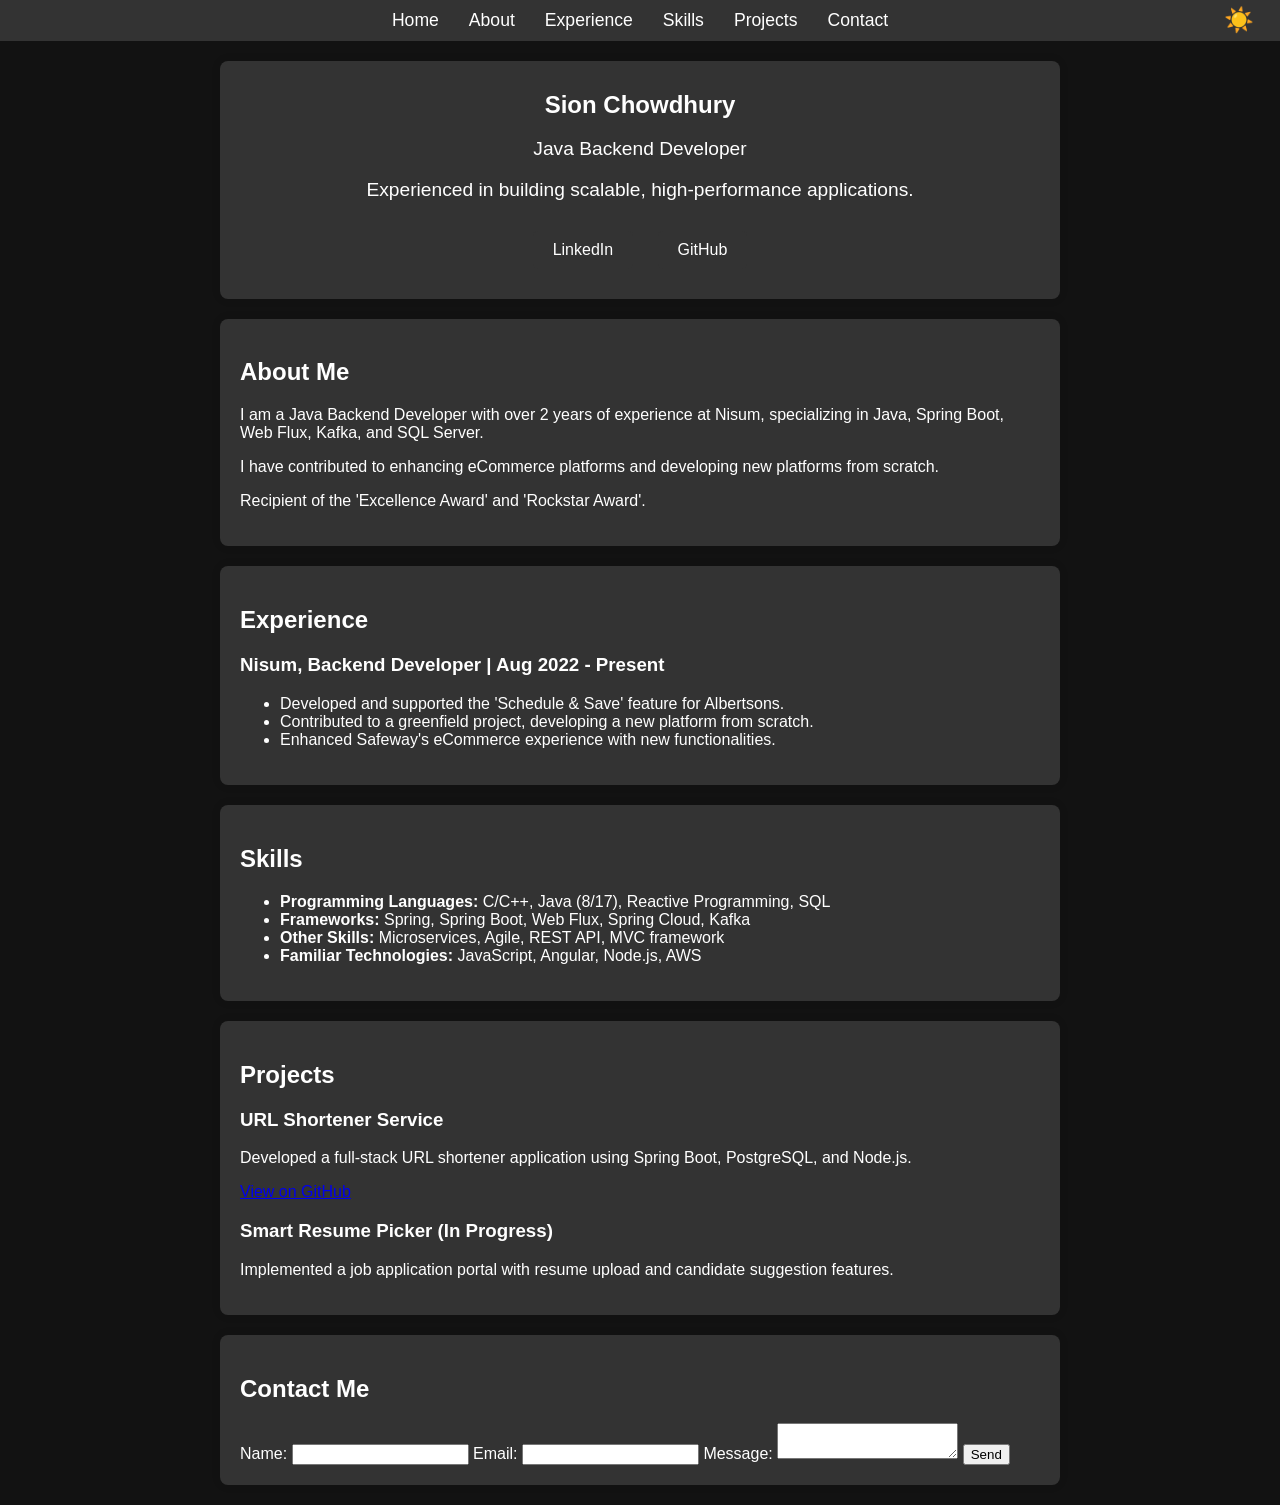
==== index.html @ c1f4be80 "first commit" ====
<!DOCTYPE html>
<html lang="en">
<head>
    <meta charset="UTF-8">
    <meta name="viewport" content="width=device-width, initial-scale=1.0">
    <title>Sion Chowdhury - Portfolio</title>
    <link rel="stylesheet" href="styles.css">
    <meta name="description" content="Portfolio of Sion Chowdhury, Java Backend Developer.">
    <meta property="og:title" content="Sion Chowdhury - Portfolio">
    <meta property="og:description" content="Experienced Java Backend Developer specializing in scalable, high-performance applications.">
    <meta property="og:image" content="path_to_image.jpg">
    <meta property="og:url" content="your_website_url">

</head>
<body>
    <header>
        <nav>
            <button class="hamburger" id="hamburger">
                <span></span>
                <span></span>
                <span></span>
            </button>
            <ul id="nav-links">
                <li><a href="#home">Home</a></li>
                <li><a href="#about">About</a></li>
                <li><a href="#experience">Experience</a></li>
                <li><a href="#skills">Skills</a></li>
                <li><a href="#projects">Projects</a></li>
                <li><a href="#contact">Contact</a></li>
            </ul>
            <button class="theme-toggle" id="theme-toggle">🌙</button>
        </nav>
    </header>
    
    
    

    <section id="home">
        <h1>Sion Chowdhury</h1>
        <p>Java Backend Developer</p>
        <p>Experienced in building scalable, high-performance applications.</p>
        <div>
            <a href="http://www.linkedin.com/in/sionchowdhury" target="_blank">LinkedIn</a>
            <a href="https://github.com/Sion1407" target="_blank">GitHub</a>
        </div>
    </section>

    <section id="about">
        <h2>About Me</h2>
        <p>I am a Java Backend Developer with over 2 years of experience at Nisum, specializing in Java, Spring Boot, Web Flux, Kafka, and SQL Server.</p>
        <p>I have contributed to enhancing eCommerce platforms and developing new platforms from scratch.</p>
        <p>Recipient of the 'Excellence Award' and 'Rockstar Award'.</p>
    </section>

    <section id="experience">
        <h2>Experience</h2>
        <h3>Nisum, Backend Developer | Aug 2022 - Present</h3>
        <ul>
            <li>Developed and supported the 'Schedule & Save' feature for Albertsons.</li>
            <li>Contributed to a greenfield project, developing a new platform from scratch.</li>
            <li>Enhanced Safeway's eCommerce experience with new functionalities.</li>
        </ul>
    </section>

    <section id="skills">
        <h2>Skills</h2>
        <ul>
            <li><strong>Programming Languages:</strong> C/C++, Java (8/17), Reactive Programming, SQL</li>
            <li><strong>Frameworks:</strong> Spring, Spring Boot, Web Flux, Spring Cloud, Kafka</li>
            <li><strong>Other Skills:</strong> Microservices, Agile, REST API, MVC framework</li>
            <li><strong>Familiar Technologies:</strong> JavaScript, Angular, Node.js, AWS</li>
        </ul>
    </section>

    <section id="projects">
        <h2>Projects</h2>
        <h3>URL Shortener Service</h3>
        <p>Developed a full-stack URL shortener application using Spring Boot, PostgreSQL, and Node.js.</p>
        <a href="https://github.com/Sion1407/Sion_vt_08_08_2024" target="_blank">View on GitHub</a>
        <h3>Smart Resume Picker (In Progress)</h3>
        <p>Implemented a job application portal with resume upload and candidate suggestion features.</p>
    </section>

    <section id="contact">
        <h2>Contact Me</h2>
        <form id="contactForm">
            <label for="name">Name:</label>
            <input type="text" id="name" name="name" required>
            <label for="email">Email:</label>
            <input type="email" id="email" name="email" required>
            <label for="message">Message:</label>
            <textarea id="message" name="message" required></textarea>
            <button type="submit">Send</button>
        </form>
    </section>

    <!-- <footer>
        <p>&copy; 2024 Sion Chowdhury. All Rights Reserved.</p>
    </footer> -->

    <script src="script.js"></script>
</body>
</html>
---- styles.css ----
/* General Styles */
body {
    font-family: Arial, sans-serif;
    margin: 0;
    padding: 0;
    transition: background-color 0.3s, color 0.3s;
    background-color: #121212;
    color: white;
}

header {
    background-color: #333;
    color: white;
    padding: 10px 20px;
    text-align: center;
    position: relative;
}

nav ul {
    list-style: none;
    padding: 0;
    margin: 0;
    display: flex;
    justify-content: center;
}

nav ul li {
    margin: 0 15px;
}

nav ul li a {
    color: white;
    text-decoration: none;
    font-size: 1.1em;
    transition: color 0.3s;
}

nav ul li a:hover {
    color: #ddd;
}

section {
    padding: 20px;
    margin: 20px auto;
    max-width: 800px;
    background-color: #333;
    border-radius: 8px;
    box-shadow: 0 0 10px rgba(0, 0, 0, 0.1);
    color: white;
    transition: background-color 0.3s, color 0.3s;
}

#home {
    text-align: center;
}

#home h1 {
    margin: 10px 0;
}

#home p {
    font-size: 1.2em;
}

#home div a {
    display: inline-block;
    margin: 10px;
    padding: 10px 20px;
    background-color: #333;
    color: white;
    border-radius: 5px;
    text-decoration: none;
    transition: background-color 0.3s, color 0.3s;
}

#home div a:hover {
    background-color: #555;
}

footer {
    text-align: center;
    padding: 20px 0;
    background-color: #333;
    color: white;
    position: fixed;
    bottom: 0;
    width: 100%;
}

.hamburger {
    display: none;
    flex-direction: column;
    justify-content: space-between;
    width: 30px;
    height: 25px;
    background: transparent;
    border: none;
    cursor: pointer;
    z-index: 1000;
}

.hamburger span {
    width: 100%;
    height: 3px;
    background-color: white;
    border-radius: 2px;
    transition: all 0.3s ease;
}

.hamburger.active span:nth-child(1) {
    transform: rotate(45deg) translateY(10px);
}

.hamburger.active span:nth-child(2) {
    opacity: 0;
}

.hamburger.active span:nth-child(3) {
    transform: rotate(-45deg) translateY(-10px);
}

/* Responsive Menu */
@media (max-width: 768px) {
    .hamburger {
        display: flex;
    }

    #nav-links {
        display: none;
        flex-direction: column;
        align-items: center;
        width: 100%;
        background-color: #333;
        position: absolute;
        top: 50px;
        left: 0;
        padding: 20px 0;
        transition: max-height 0.5s ease;
        overflow: hidden;
        max-height: 0;
    }

    #nav-links.active {
        display: flex;
        max-height: 300px; /* Adjust based on the number of links */
    }

    nav ul li {
        margin: 10px 0;
    }
}

/* Theme Toggle */
.theme-toggle {
    position: absolute;
    right: 20px;
    top: 5px; /* Center the button vertically in the header */
    background: none;
    border: none;
    cursor: pointer;
    font-size: 1.5em;
    color: white;
    transition: transform 0.3s ease, color 0.3s ease;
}

.theme-toggle:hover {
    transform: rotate(20deg);
}

/* Dark and Light Theme */
body.light-theme {
    background-color: #f4f4f4;
    color: #333;
}

body.light-theme header {
    background-color: #fff;
    color: #333;
}

body.light-theme nav ul li a {
    color: #333;
}

body.light-theme nav ul li a:hover {
    color: #666;
}

body.light-theme section {
    background-color: #fff;
    color: #333;
    box-shadow: 0 0 10px rgba(0, 0, 0, 0.1);
}

body.light-theme #home div a {
    background-color: #fff;
    color: #333;
}

body.light-theme #home div a:hover {
    background-color: #ddd;
}

body.light-theme footer {
    background-color: #fff;
    color: #333;
}

body.light-theme .theme-toggle {
    color: #333;
}

body.light-theme .hamburger span {
    background-color: #333; /* Make sure the hamburger lines are visible in light mode */
}

/* Smooth transition */
body, section, nav ul li a, footer, #home div a {
    transition: background-color 0.5s ease, color 0.5s ease;
}

#nav-links {
    transition: max-height 0.5s ease-in-out;
}
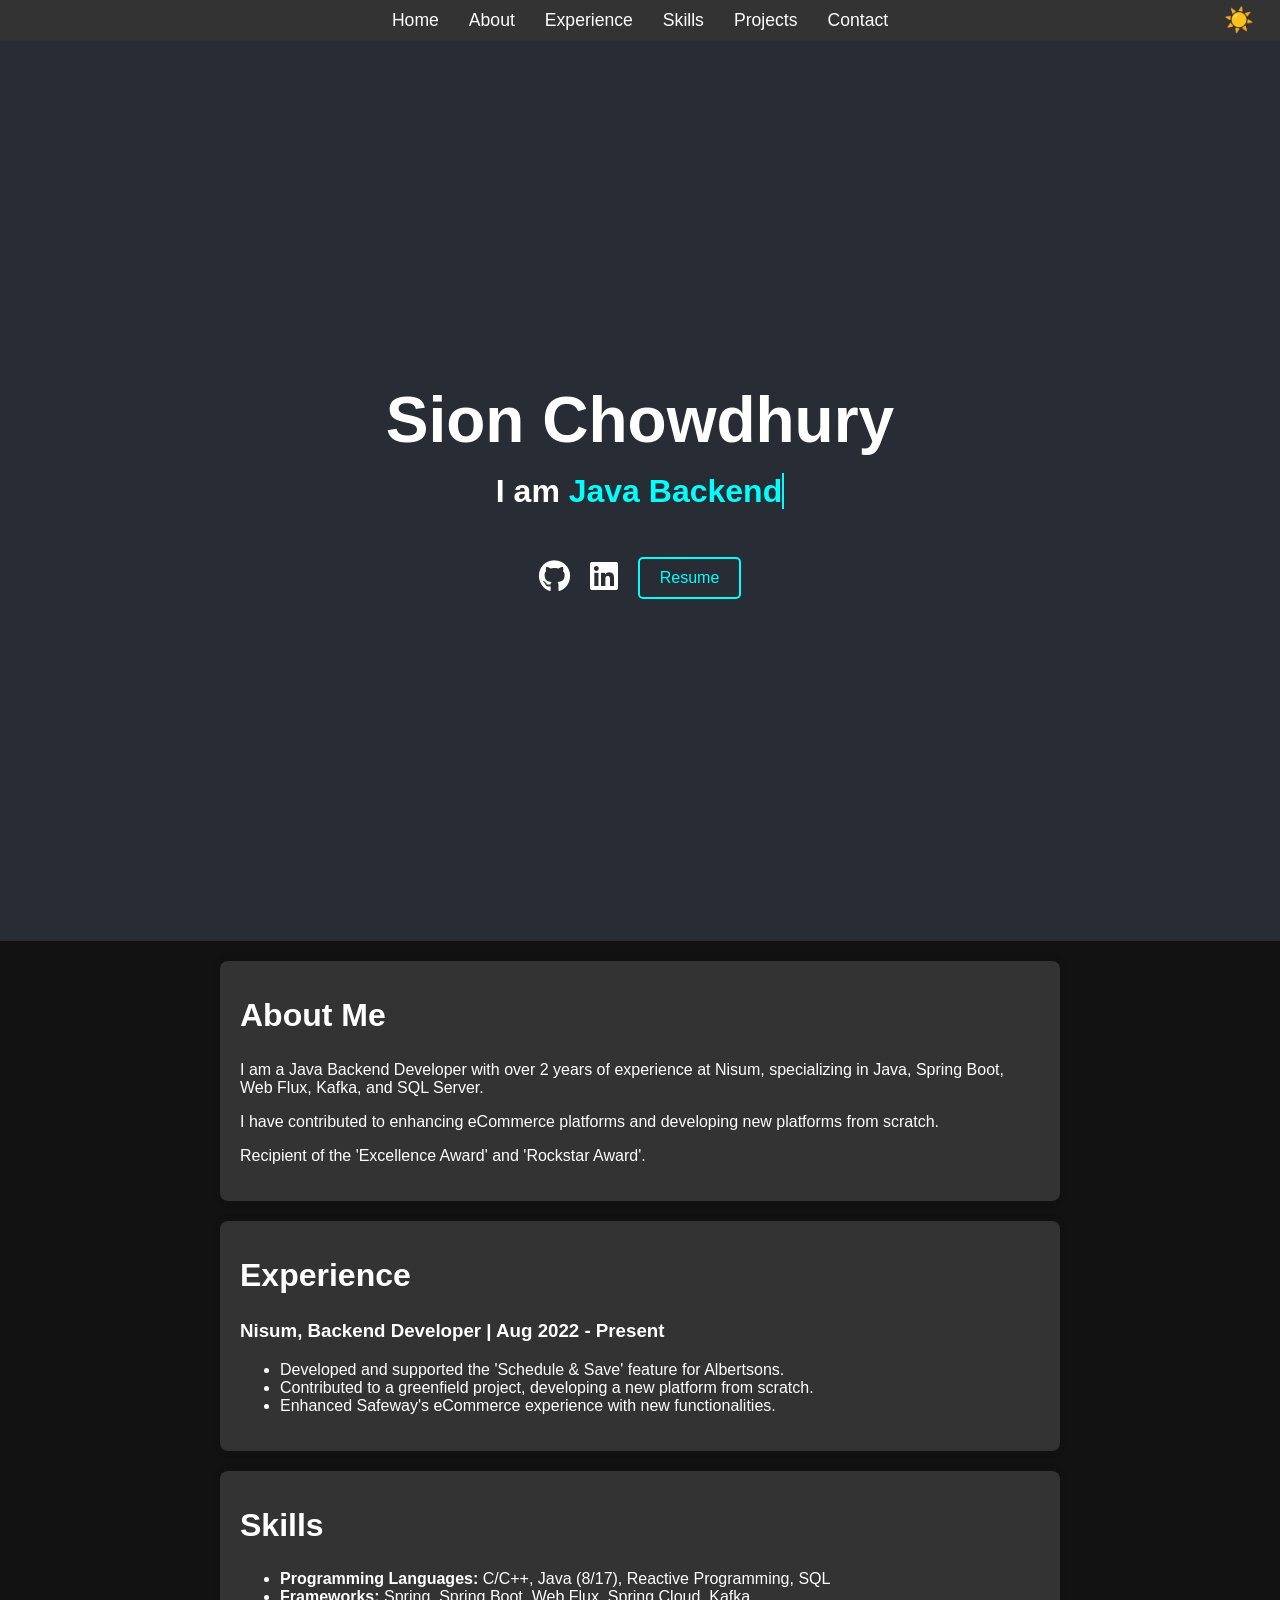
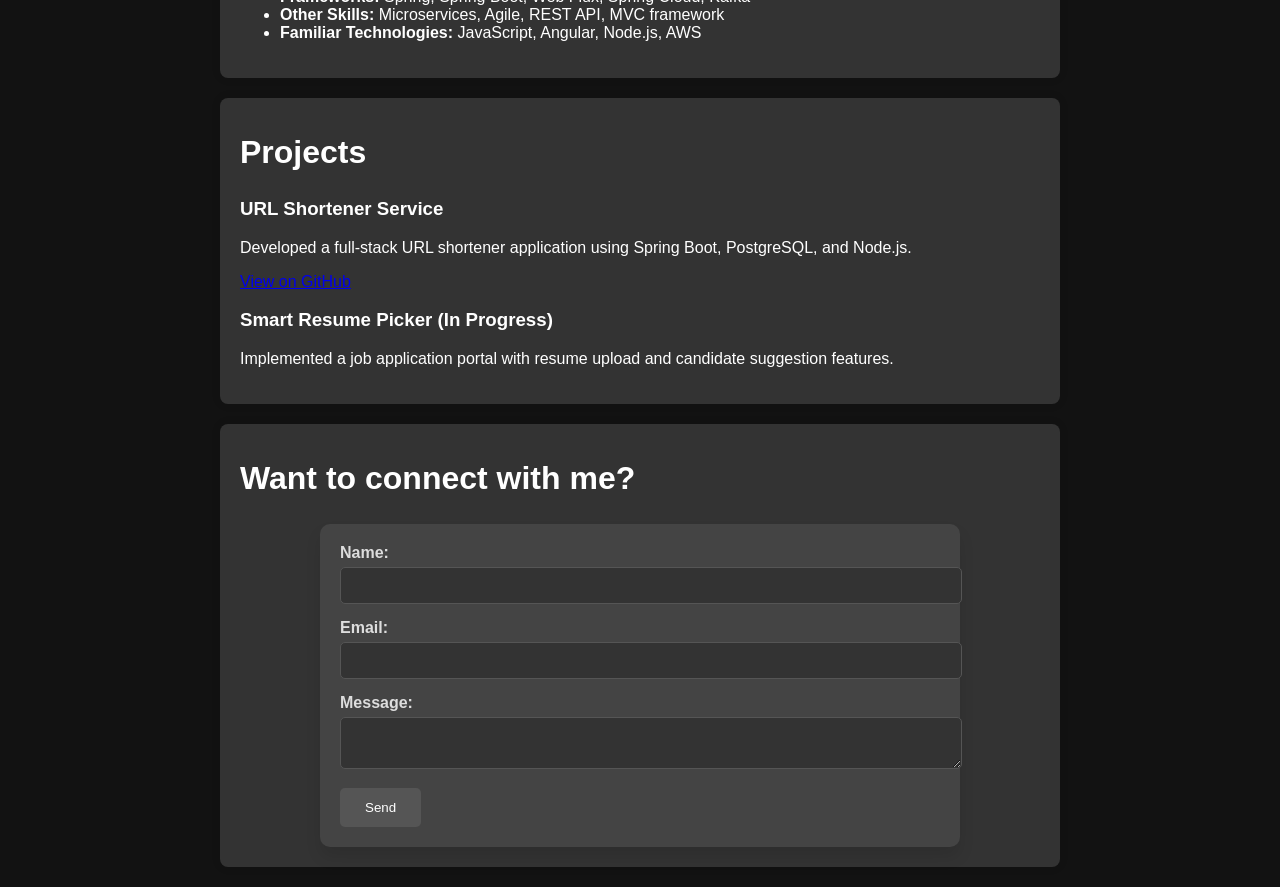
==== commit d109b205: "header and hero section changes" ====
--- a/index.html
+++ b/index.html
@@ -5,6 +5,7 @@
     <meta name="viewport" content="width=device-width, initial-scale=1.0">
     <title>Sion Chowdhury - Portfolio</title>
     <link rel="stylesheet" href="styles.css">
+    <link rel="stylesheet" href="https://cdnjs.cloudflare.com/ajax/libs/font-awesome/6.0.0-beta3/css/all.min.css">
     <meta name="description" content="Portfolio of Sion Chowdhury, Java Backend Developer.">
     <meta property="og:title" content="Sion Chowdhury - Portfolio">
     <meta property="og:description" content="Experienced Java Backend Developer specializing in scalable, high-performance applications.">
@@ -21,7 +22,7 @@
                 <span></span>
             </button>
             <ul id="nav-links">
-                <li><a href="#home">Home</a></li>
+                <li><a href="#hero-section">Home</a></li>
                 <li><a href="#about">About</a></li>
                 <li><a href="#experience">Experience</a></li>
                 <li><a href="#skills">Skills</a></li>
@@ -31,19 +32,42 @@
             <button class="theme-toggle" id="theme-toggle">🌙</button>
         </nav>
     </header>
+
+
+    <div class="hero-section" id="hero-section">
+        <h1>Sion Chowdhury</h1>
+        <h2>I am <span id="typed-text"></span></h2>
+        <div class="social-icons dark-mode-icons">
+            <a href="https://github.com/Sion1407" target="_blank" aria-label="GitHub">
+                <i class="fab fa-github"></i>
+            </a>
+            <a href="http://www.linkedin.com/in/sionchowdhury" target="_blank" aria-label="LinkedIn">
+                <i class="fab fa-linkedin"></i>
+            </a>
+            <a href="/SionChowdhury_CV (3).pdf" download="Sion_Chowdhury_Resume" aria-label="Resume">
+                <button class="resume-btn">
+                    <span>Resume</span>
+                </button>
+            </a>
+        </div>
+        
+        <div class="social-icons light-mode-icons">
+            <a href="https://github.com/Sion1407" target="_blank" aria-label="GitHub">
+                <i class="fab fa-github"></i>
+            </a>
+            <a href="http://www.linkedin.com/in/sionchowdhury" target="_blank" aria-label="LinkedIn">
+                <i class="fab fa-linkedin"></i>
+            </a>
+            <a href="/SionChowdhury_CV (3).pdf" download="Sion_Chowdhury_Resume" aria-label="Resume">
+                <button class="resume-btn">
+                    <span>Resume</span>
+                </button>
+            </a>
+        </div>
+        
+    </div>
     
     
-    
-
-    <section id="home">
-        <h1>Sion Chowdhury</h1>
-        <p>Java Backend Developer</p>
-        <p>Experienced in building scalable, high-performance applications.</p>
-        <div>
-            <a href="http://www.linkedin.com/in/sionchowdhury" target="_blank">LinkedIn</a>
-            <a href="https://github.com/Sion1407" target="_blank">GitHub</a>
-        </div>
-    </section>
 
     <section id="about">
         <h2>About Me</h2>
@@ -82,21 +106,32 @@
     </section>
 
     <section id="contact">
-        <h2>Contact Me</h2>
-        <form id="contactForm">
-            <label for="name">Name:</label>
-            <input type="text" id="name" name="name" required>
-            <label for="email">Email:</label>
-            <input type="email" id="email" name="email" required>
-            <label for="message">Message:</label>
-            <textarea id="message" name="message" required></textarea>
-            <button type="submit">Send</button>
+        <h2>Want to connect with me?</h2>
+        <form id="hireMeForm">
+            <div class="form-group">
+                <label for="name">Name:</label>
+                <input type="text" id="name" name="name" required>
+            </div>
+            <div class="form-group">
+                <label for="email">Email:</label>
+                <input type="email" id="email" name="email" required>
+            </div>
+            <div class="form-group">
+                <label for="message">Message:</label>
+                <textarea id="message" name="message" required></textarea>
+            </div>
+            <button type="submit" class="submit-btn">Send</button>
         </form>
     </section>
-
-    <!-- <footer>
-        <p>&copy; 2024 Sion Chowdhury. All Rights Reserved.</p>
-    </footer> -->
+    
+     <!-- Thank You Popup -->
+     <div id="thankYouPopup" class="popup">
+        <div class="popup-content">
+            <h2>Thank You!</h2>
+            <p>Your request has been sent.</p>
+            <button id="closePopup">Close</button>
+        </div>
+    </div>
 
     <script src="script.js"></script>
 </body>
--- a/styles.css
+++ b/styles.css
@@ -7,14 +7,21 @@
     background-color: #121212;
     color: white;
 }
+html {
+    scroll-behavior: smooth;
+}
+
 
 header {
     background-color: #333;
     color: white;
     padding: 10px 20px;
     text-align: center;
-    position: relative;
-}
+    position: sticky;
+    top: 0;
+    z-index: 1000;
+}
+
 
 nav ul {
     list-style: none;
@@ -38,6 +45,164 @@
 nav ul li a:hover {
     color: #ddd;
 }
+
+/* Hero Section */
+.hero-section {
+    display: flex;
+    flex-direction: column;
+    justify-content: center;
+    align-items: center;
+    height: 100vh;
+    background-color: #282c34;
+    color: white;
+    text-align: center;
+}
+
+body.dark-theme .hero-section {
+    background-color: #282c34; /* Dark background */
+    color: white; /* Default text color */
+}
+
+body.light-theme .hero-section {
+    background-color: #f4f4f4; /* Light background */
+    color: #333; /* Dark text color */
+}
+
+h1 {
+    font-size: 4rem;
+    margin: 0;
+}
+
+h2 {
+    font-size: 2rem;
+    margin-top: 1rem;
+}
+
+#typed-text {
+    border-right: 2px solid;
+    white-space: nowrap;
+    overflow: hidden;
+    color: #00FFFF; /* Cyan color for text */
+    transition: color 0.5s ease;
+}
+
+body.light-theme #typed-text {
+    color: #ff6347; /* Tomato color in light theme */
+}
+
+/* ICONS */
+/* Common styles for social icons and resume button */
+/* Common styles for social icons and resume button */
+.social-icons {
+    display: flex;
+    justify-content: center;
+    align-items: center;
+    margin-top: 20px;
+}
+
+.social-icons a {
+    margin: 0 10px;
+    text-decoration: none;
+    font-size: 2rem;
+    transition: color 0.3s ease;
+}
+
+.social-icons a:hover {
+    color: #00FFFF; /* Cyan color on hover */
+}
+
+.resume-btn {
+    display: flex;
+    align-items: center;
+    justify-content: center;
+    padding: 10px 20px;
+    background-color: transparent; /* Transparent background */
+    color: #00FFFF !important; /* Cyan text color */
+    border: 2px solid #00FFFF !important; /* Cyan border */
+    border-radius: 5px;
+    cursor: pointer;
+    font-size: 1rem;
+    position: relative;
+    overflow: hidden; /* Ensure the icon stays within the button */
+    transition: color 0.3s ease, background-color 0.3s ease;
+    text-align: center;
+}
+
+/* Resume button text visibility */
+.resume-btn span {
+    display: block;
+    transition: opacity 0.3s ease; /* Smooth transition */
+}
+
+/* Hide the text on hover */
+.resume-btn:hover span {
+    opacity: 0; /* Hide text on hover */
+}
+
+/* FontAwesome download icon */
+.resume-btn::before {
+    content: "\f019"; /* FontAwesome download icon */
+    font-family: "Font Awesome 5 Free";
+    font-weight: 900;
+    font-size: 1.2rem;
+    color: #00FFFF !important; /* Cyan icon color */
+    position: absolute;
+    top: 50%;
+    left: 50%;
+    transform: translate(-50%, -50%); /* Center the icon */
+    opacity: 0; /* Hidden by default */
+    transition: opacity 0.3s ease;
+}
+
+/* Show icon on hover */
+.resume-btn:hover::before {
+    opacity: 1; /* Show icon on hover */
+}
+
+/* Dark mode styles */
+.dark-mode-icons a {
+    color: #fff; /* White color for dark mode */
+}
+
+.dark-mode-icons .resume-btn {
+    color: #00FFFF !important; /* Cyan text color for dark mode */
+    border-color: #00FFFF !important; /* Cyan border for dark mode */
+}
+
+.dark-mode-icons .resume-btn::before {
+    color: #00FFFF !important; /* Cyan icon color for dark mode */
+}
+
+/* Light mode styles */
+.light-mode-icons {
+    display: none; /* Hide light mode icons by default */
+}
+
+body.light-theme .light-mode-icons {
+    display: flex; /* Show light mode icons in light theme */
+}
+
+body.light-theme .dark-mode-icons {
+    display: none; /* Hide dark mode icons in light theme */
+}
+
+.light-mode-icons a {
+    color: #121212; /* Dark color for light mode */
+}
+
+.light-mode-icons .resume-btn {
+    color: #121212 !important; /* Dark text color for light mode */
+    border-color: #121212 !important; /* Dark border for light mode */
+}
+
+.light-mode-icons .resume-btn::before {
+    color: #121212 !important; /* Dark icon color for light mode */
+}
+
+
+
+
+
 
 section {
     padding: 20px;
@@ -118,6 +283,117 @@
 .hamburger.active span:nth-child(3) {
     transform: rotate(-45deg) translateY(-10px);
 }
+
+/* Hire Me Form Styles */
+#hireMeForm {
+    max-width: 600px;
+    margin: 0 auto;
+    padding: 20px;
+    background-color: #444;
+    border-radius: 10px;
+    box-shadow: 0 10px 15px rgba(0, 0, 0, 0.1);
+    transition: transform 0.3s ease-in-out, box-shadow 0.3s ease-in-out;
+}
+
+#hireMeForm:hover {
+    transform: translateY(-5px);
+    box-shadow: 0 15px 20px rgba(0, 0, 0, 0.2);
+}
+
+.form-group {
+    margin-bottom: 15px;
+}
+
+.form-group label {
+    display: block;
+    margin-bottom: 5px;
+    color: #ddd;
+    font-weight: bold;
+}
+
+.form-group input, 
+.form-group textarea {
+    width: 100%;
+    padding: 10px;
+    background-color: #333;
+    color: white;
+    border: 1px solid #555;
+    border-radius: 5px;
+    transition: border-color 0.3s ease;
+}
+
+.form-group input:focus, 
+.form-group textarea:focus {
+    border-color: #888;
+}
+
+.submit-btn {
+    display: inline-block;
+    background-color: #555;
+    color: white;
+    padding: 12px 25px;
+    border: none;
+    border-radius: 5px;
+    cursor: pointer;
+    transition: background-color 0.3s ease, transform 0.3s ease;
+}
+
+.submit-btn:hover {
+    background-color: #777;
+    transform: scale(1.05);
+}
+/* Popup styles */
+.popup {
+    display: none; /* Hidden by default */
+    position: fixed;
+    top: 0;
+    left: 0;
+    width: 100%;
+    height: 100%;
+    background-color: rgba(0, 0, 0, 0.8); /* Dark background */
+    justify-content: center;
+    align-items: center;
+    z-index: 1000;
+}
+
+.popup-content {
+    background-color: white;
+    padding: 20px;
+    border-radius: 10px;
+    text-align: center;
+    animation: fadeIn 0.5s ease-in-out;
+}
+
+.popup-content h2 {
+    color: #333;
+    margin-bottom: 10px;
+}
+
+.popup-content p {
+    color: #555;
+    margin-bottom: 20px;
+}
+
+.popup-content button {
+    background-color: #007BFF;
+    color: white;
+    padding: 10px 20px;
+    border: none;
+    border-radius: 5px;
+    cursor: pointer;
+    transition: background-color 0.3s ease;
+}
+
+.popup-content button:hover {
+    background-color: #0056b3;
+}
+
+/* Fade-in animation */
+@keyframes fadeIn {
+    from { opacity: 0; transform: scale(0.8); }
+    to { opacity: 1; transform: scale(1); }
+}
+
 
 /* Responsive Menu */
 @media (max-width: 768px) {
@@ -222,3 +498,4 @@
 #nav-links {
     transition: max-height 0.5s ease-in-out;
 }
+
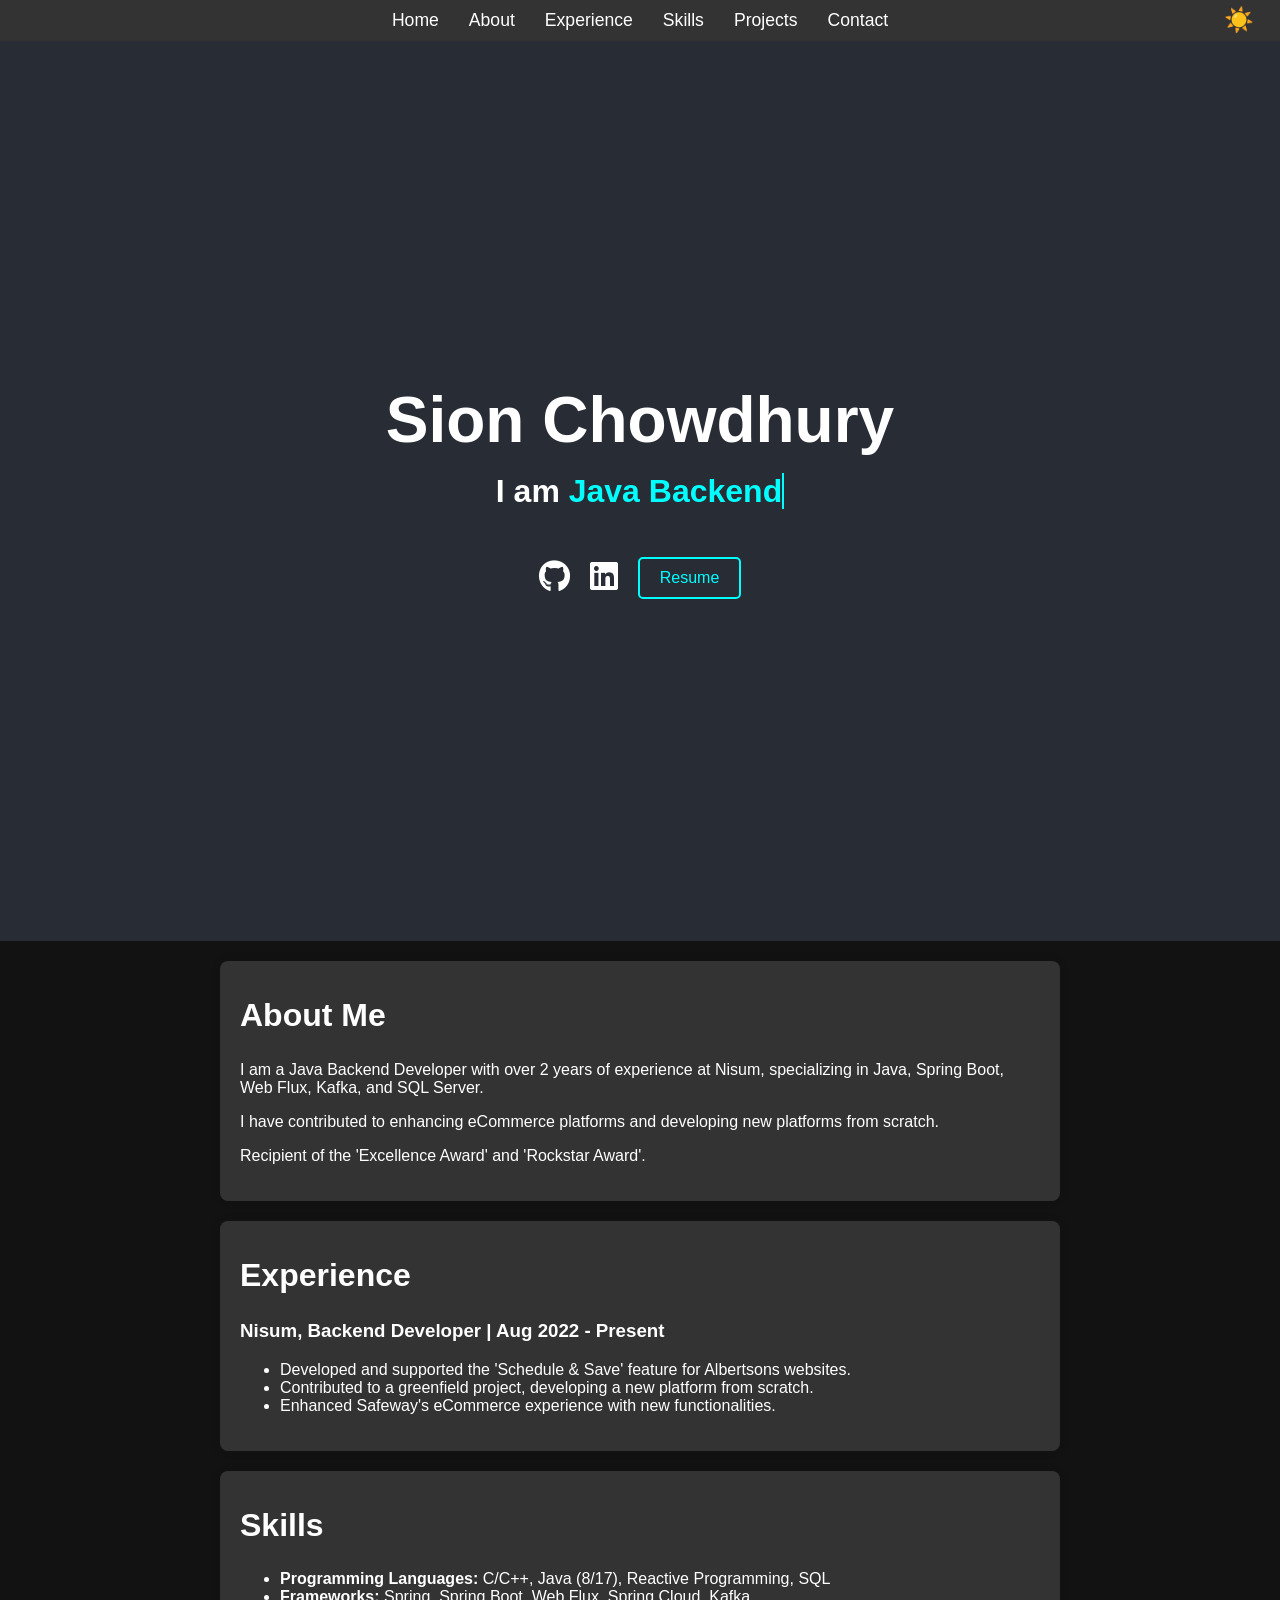
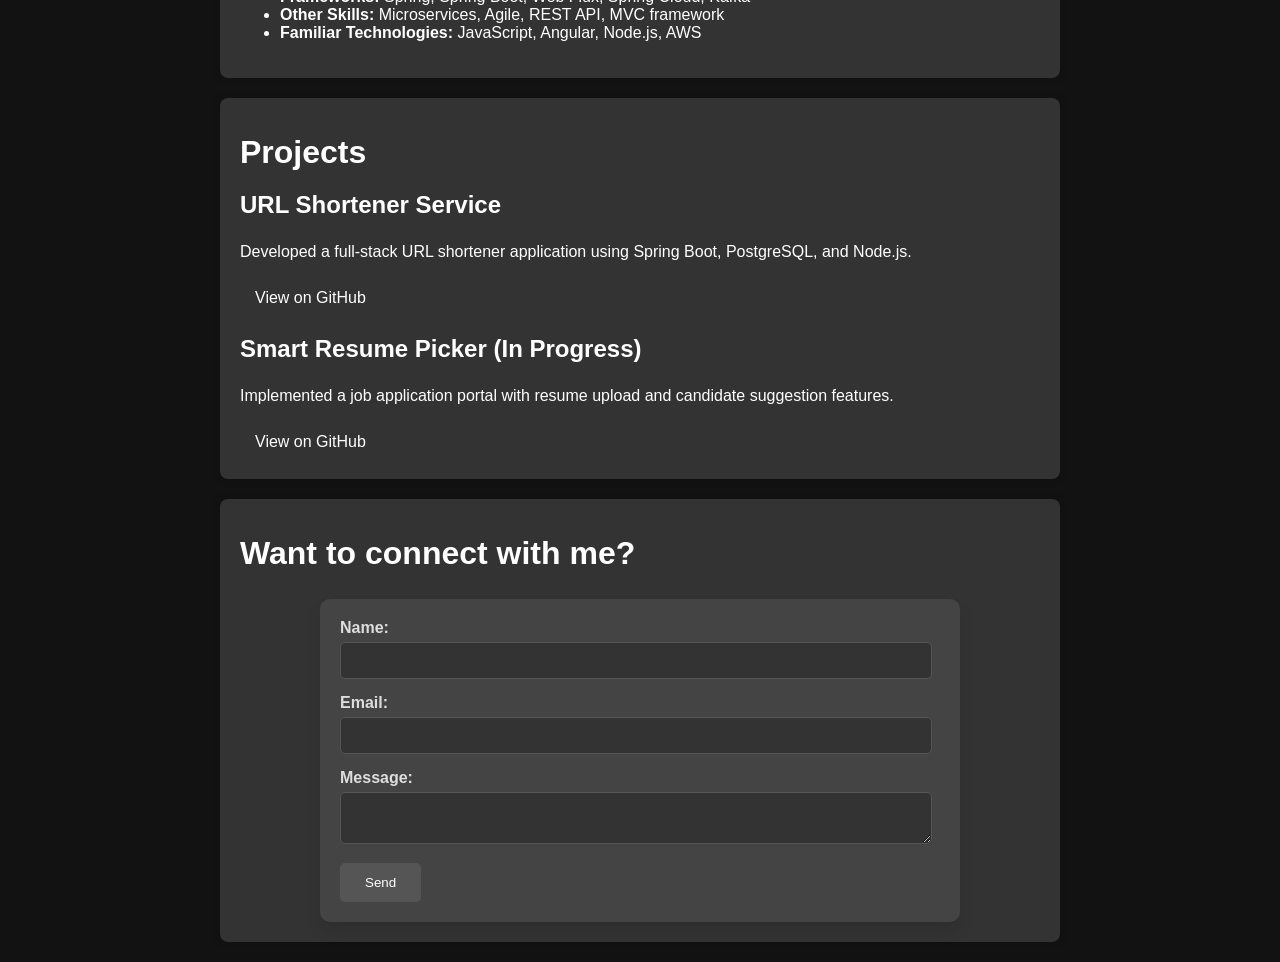
==== commit cc078a00: "added submit and connected to 3rd party email services and some theme changes" ====
--- a/index.html
+++ b/index.html
@@ -80,7 +80,7 @@
         <h2>Experience</h2>
         <h3>Nisum, Backend Developer | Aug 2022 - Present</h3>
         <ul>
-            <li>Developed and supported the 'Schedule & Save' feature for Albertsons.</li>
+            <li>Developed and supported the 'Schedule & Save' feature for Albertsons websites.</li>
             <li>Contributed to a greenfield project, developing a new platform from scratch.</li>
             <li>Enhanced Safeway's eCommerce experience with new functionalities.</li>
         </ul>
@@ -103,11 +103,12 @@
         <a href="https://github.com/Sion1407/Sion_vt_08_08_2024" target="_blank">View on GitHub</a>
         <h3>Smart Resume Picker (In Progress)</h3>
         <p>Implemented a job application portal with resume upload and candidate suggestion features.</p>
+        <a href="https://github.com/Sion1407/Smart-Resume-Picker" target="_blank">View on GitHub</a>
     </section>
 
     <section id="contact">
         <h2>Want to connect with me?</h2>
-        <form id="hireMeForm">
+        <form id="hireMeForm" action="https://getform.io/f/awngeyzb" method="POST">
             <div class="form-group">
                 <label for="name">Name:</label>
                 <input type="text" id="name" name="name" required>
@@ -124,14 +125,15 @@
         </form>
     </section>
     
-     <!-- Thank You Popup -->
-     <div id="thankYouPopup" class="popup">
+    <!-- Thank You Popup -->
+    <div id="thankYouPopup" class="popup">
         <div class="popup-content">
             <h2>Thank You!</h2>
             <p>Your request has been sent.</p>
             <button id="closePopup">Close</button>
         </div>
     </div>
+    
 
     <script src="script.js"></script>
 </body>
--- a/styles.css
+++ b/styles.css
@@ -6,7 +6,40 @@
     transition: background-color 0.3s, color 0.3s;
     background-color: #121212;
     color: white;
-}
+
+    --background-color: #444;
+    --text-color: #ddd;
+    --input-background-color: #333;
+    --input-border-color: #555;
+    --input-focus-border-color: #888;
+    --submit-btn-bg-color: #555;
+    --submit-btn-hover-bg-color: #777;
+    --popup-background-color: white;
+    --popup-text-color: #333;
+    --popup-subtext-color: #555;
+    --popup-button-bg-color: #007BFF;
+    --popup-button-hover-bg-color: #0056b3;
+    --box-shadow-color: rgba(0, 0, 0, 0.1);
+    --box-shadow-hover-color: rgba(0, 0, 0, 0.2);
+}
+
+body.light-theme {
+    --background-color: #f9f9f9;
+    --text-color: #333;
+    --input-background-color: #fff;
+    --input-border-color: #ccc;
+    --input-focus-border-color: #007BFF;
+    --submit-btn-bg-color: #007BFF;
+    --submit-btn-hover-bg-color: #0056b3;
+    --popup-background-color: #fff;
+    --popup-text-color: #333;
+    --popup-subtext-color: #555;
+    --popup-button-bg-color: #007BFF;
+    --popup-button-hover-bg-color: #0056b3;
+    --box-shadow-color: rgba(0, 0, 0, 0.1);
+    --box-shadow-hover-color: rgba(0, 0, 0, 0.2);
+}
+
 html {
     scroll-behavior: smooth;
 }
@@ -285,19 +318,29 @@
 }
 
 /* Hire Me Form Styles */
+/* Form Styles */
 #hireMeForm {
     max-width: 600px;
     margin: 0 auto;
     padding: 20px;
-    background-color: #444;
+    background-color: var(--background-color);
     border-radius: 10px;
-    box-shadow: 0 10px 15px rgba(0, 0, 0, 0.1);
+    box-shadow: 0 10px 15px var(--box-shadow-color);
     transition: transform 0.3s ease-in-out, box-shadow 0.3s ease-in-out;
 }
 
 #hireMeForm:hover {
     transform: translateY(-5px);
-    box-shadow: 0 15px 20px rgba(0, 0, 0, 0.2);
+    box-shadow: 0 15px 20px var(--box-shadow-hover-color);
+}
+
+body.light-theme #hireMeForm {
+    background-color: var(--background-color);
+    box-shadow: 0 10px 15px var(--box-shadow-color);
+}
+
+body.light-theme #hireMeForm:hover {
+    box-shadow: 0 15px 20px var(--box-shadow-hover-color);
 }
 
 .form-group {
@@ -307,29 +350,41 @@
 .form-group label {
     display: block;
     margin-bottom: 5px;
-    color: #ddd;
+    color: var(--text-color);
     font-weight: bold;
 }
 
-.form-group input, 
+.form-group input,
 .form-group textarea {
-    width: 100%;
+    width: 95%;
     padding: 10px;
-    background-color: #333;
-    color: white;
-    border: 1px solid #555;
+    background-color: var(--input-background-color);
+    color: var(--text-color);
+    border: 1px solid var(--input-border-color);
     border-radius: 5px;
-    transition: border-color 0.3s ease;
-}
-
-.form-group input:focus, 
+    transition: border-color 0.3s ease, box-shadow 0.3s ease;
+}
+
+body.light-theme .form-group input,
+body.light-theme .form-group textarea {
+    background-color: var(--input-background-color);
+    border-color: var(--input-border-color);
+}
+
+.form-group input:focus,
 .form-group textarea:focus {
-    border-color: #888;
+    border-color: var(--input-focus-border-color);
+    box-shadow: 0 0 10px rgba(136, 136, 136, 0.5);
+}
+
+body.light-theme .form-group input:focus,
+body.light-theme .form-group textarea:focus {
+    border-color: var(--input-focus-border-color);
 }
 
 .submit-btn {
     display: inline-block;
-    background-color: #555;
+    background-color: var(--submit-btn-bg-color);
     color: white;
     padding: 12px 25px;
     border: none;
@@ -338,61 +393,80 @@
     transition: background-color 0.3s ease, transform 0.3s ease;
 }
 
+body.light-theme .submit-btn {
+    background-color: var(--submit-btn-bg-color);
+}
+
 .submit-btn:hover {
-    background-color: #777;
+    background-color: var(--submit-btn-hover-bg-color);
     transform: scale(1.05);
 }
-/* Popup styles */
+
+body.light-theme .submit-btn:hover {
+    background-color: var(--submit-btn-hover-bg-color);
+}
+
+/* Popup Styles */
 .popup {
-    display: none; /* Hidden by default */
+    display: none;
     position: fixed;
     top: 0;
     left: 0;
     width: 100%;
     height: 100%;
-    background-color: rgba(0, 0, 0, 0.8); /* Dark background */
+    background-color: rgba(0, 0, 0, 0.8);
     justify-content: center;
     align-items: center;
     z-index: 1000;
 }
 
 .popup-content {
-    background-color: white;
+    background-color: var(--popup-background-color);
     padding: 20px;
     border-radius: 10px;
     text-align: center;
     animation: fadeIn 0.5s ease-in-out;
+    box-shadow: 0 10px 20px var(--box-shadow-hover-color);
 }
 
 .popup-content h2 {
-    color: #333;
+    color: var(--popup-text-color);
     margin-bottom: 10px;
 }
 
 .popup-content p {
-    color: #555;
+    color: var(--popup-subtext-color);
     margin-bottom: 20px;
 }
 
 .popup-content button {
-    background-color: #007BFF;
+    background-color: var(--popup-button-bg-color);
     color: white;
     padding: 10px 20px;
     border: none;
     border-radius: 5px;
     cursor: pointer;
-    transition: background-color 0.3s ease;
+    transition: background-color 0.3s ease, transform 0.3s ease;
 }
 
 .popup-content button:hover {
-    background-color: #0056b3;
-}
-
-/* Fade-in animation */
+    background-color: var(--popup-button-hover-bg-color);
+    transform: scale(1.05);
+}
+
+/* Fade-in Animation */
 @keyframes fadeIn {
-    from { opacity: 0; transform: scale(0.8); }
-    to { opacity: 1; transform: scale(1); }
-}
+    from {
+        opacity: 0;
+        transform: scale(0.8);
+    }
+    to {
+        opacity: 1;
+        transform: scale(1);
+    }
+}
+
+
 
 
 /* Responsive Menu */
@@ -416,6 +490,10 @@
         max-height: 0;
     }
 
+    body.light-theme #nav-links{
+        background-color: white;
+    }
+
     #nav-links.active {
         display: flex;
         max-height: 300px; /* Adjust based on the number of links */
@@ -499,3 +577,67 @@
     transition: max-height 0.5s ease-in-out;
 }
 
+/* Base Styles for the Projects Section */
+#projects {
+    background-color: #333;
+    color: var(--projects-text-color);
+}
+
+#projects h2 {
+    font-size: 2em;
+    margin-bottom: 20px;
+    color: var(--projects-title-color);
+}
+
+#projects h3 {
+    font-size: 1.5em;
+    margin-top: 20px;
+    color: var(--projects-subtitle-color);
+}
+
+#projects p {
+    margin-bottom: 10px;
+    color: var(--projects-text-color);
+}
+
+/* Link Styles */
+#projects a {
+    display: inline-block;
+    margin-top: 10px;
+    padding: 8px 15px;
+    background-color: var(--link-background-color);
+    color: var(--link-text-color);
+    text-decoration: none;
+    border-radius: 5px;
+    transition: background-color 0.3s ease, color 0.3s ease, transform 0.3s ease;
+}
+
+#projects a:hover {
+    background-color: var(--link-hover-background-color);
+    color: var(--link-hover-text-color);
+    transform: scale(1.05);
+}
+
+/* Dark Mode Variables */
+body.dark-theme #projects {
+    --projects-background-color: #222;
+    --projects-text-color: #ddd;
+    --projects-title-color: #fff;
+    --projects-subtitle-color: #aaa;
+    --link-background-color: #dddddd;
+    --link-text-color: #fff;
+    --link-hover-background-color: #777;
+    --link-hover-text-color: #fff;
+}
+
+/* Light Mode Variables */
+body.light-theme #projects {
+    --projects-background-color: #f9f9f9;
+    --projects-text-color: #333;
+    --projects-title-color: #000;
+    --projects-subtitle-color: #555;
+    --link-background-color: #007BFF;
+    --link-text-color: #fff;
+    --link-hover-background-color: #0056b3;
+    --link-hover-text-color: #fff;
+}
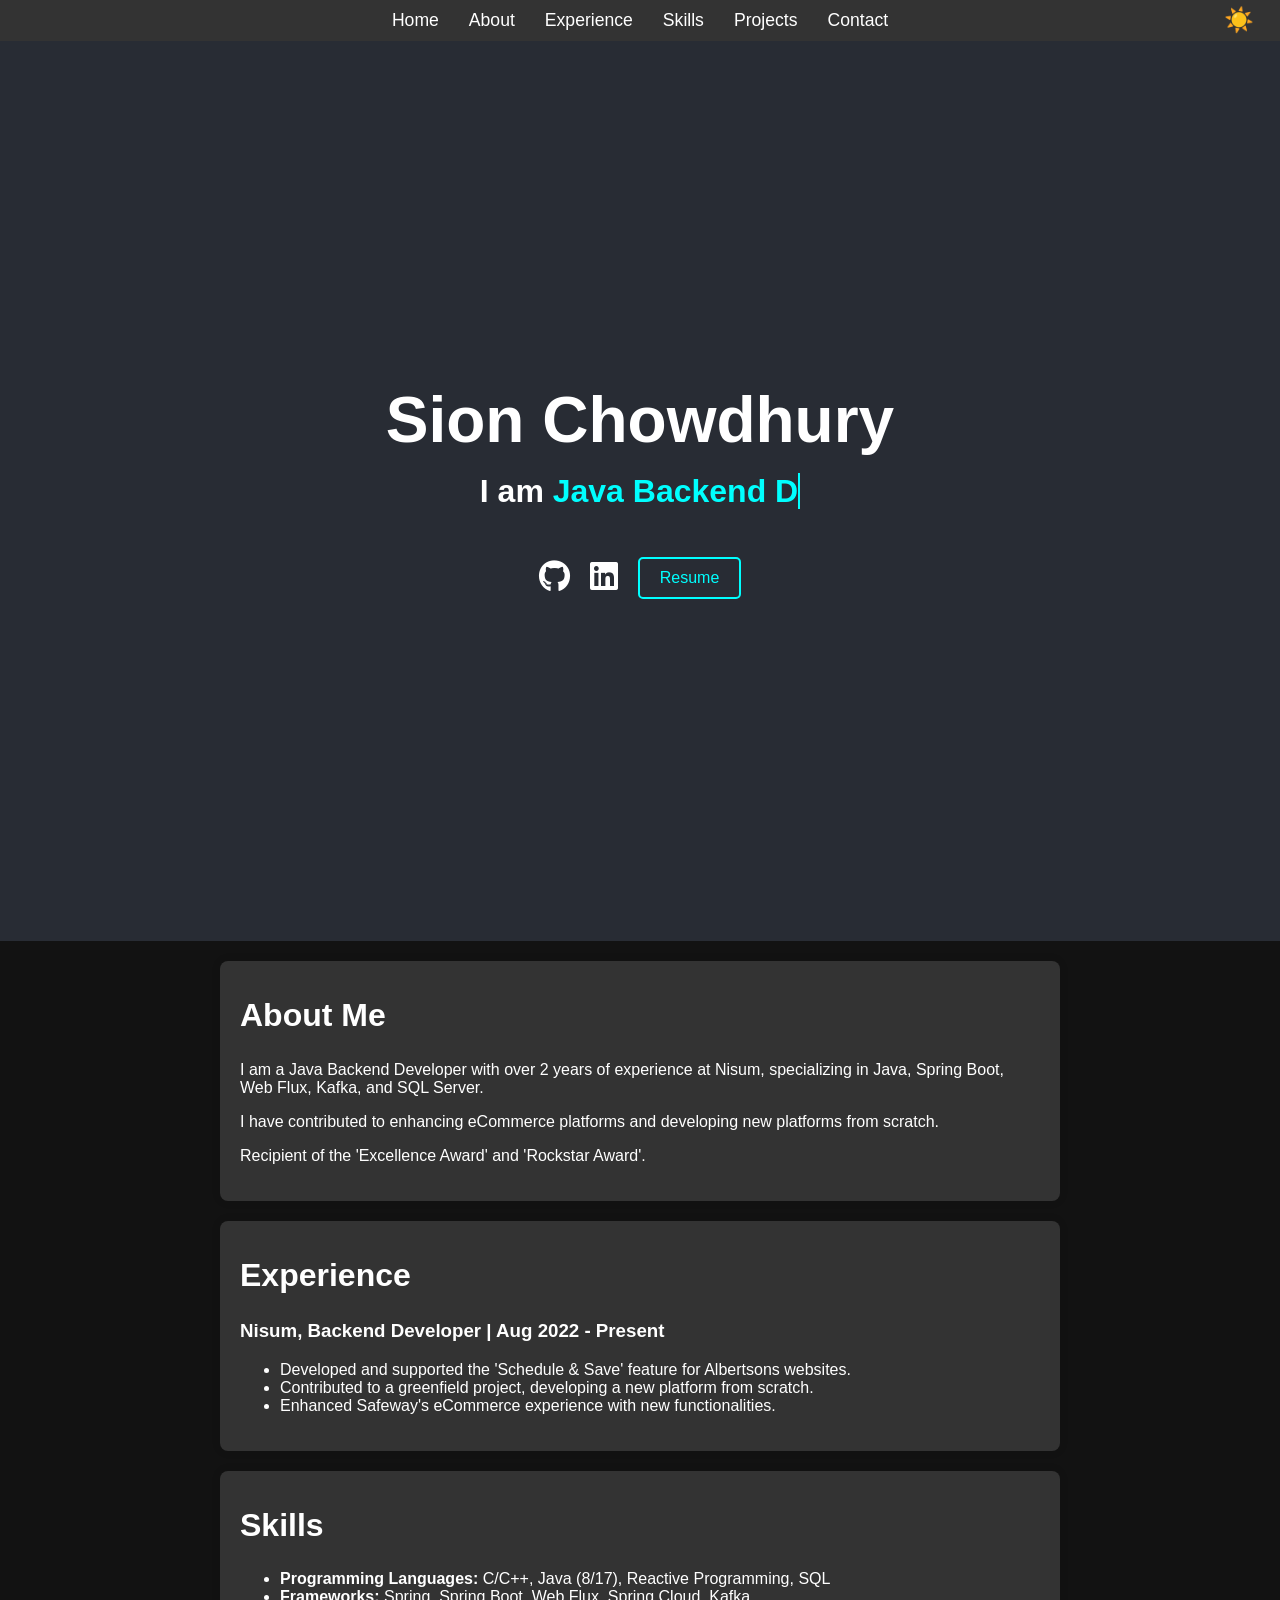
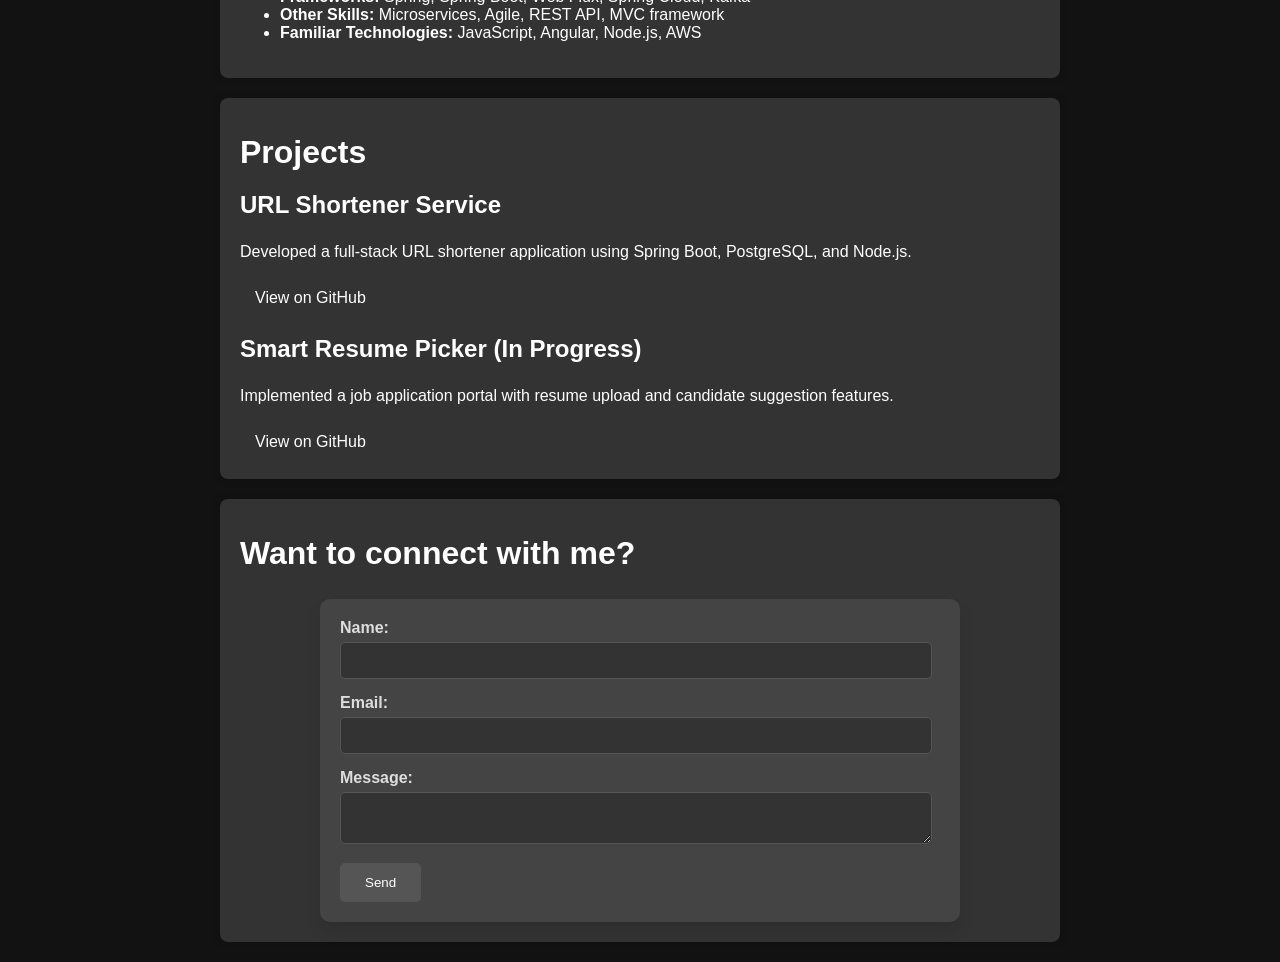
==== commit 5b2dee9d: "Updated Resume" ====
--- a/index.html
+++ b/index.html
@@ -58,7 +58,7 @@
             <a href="http://www.linkedin.com/in/sionchowdhury" target="_blank" aria-label="LinkedIn">
                 <i class="fab fa-linkedin"></i>
             </a>
-            <a href="/SionChowdhury_CV (3).pdf" download="Sion_Chowdhury_Resume" aria-label="Resume">
+            <a href="/SionChowdhury_CV.pdf" download="Sion_Chowdhury_Resume" aria-label="Resume">
                 <button class="resume-btn">
                     <span>Resume</span>
                 </button>
